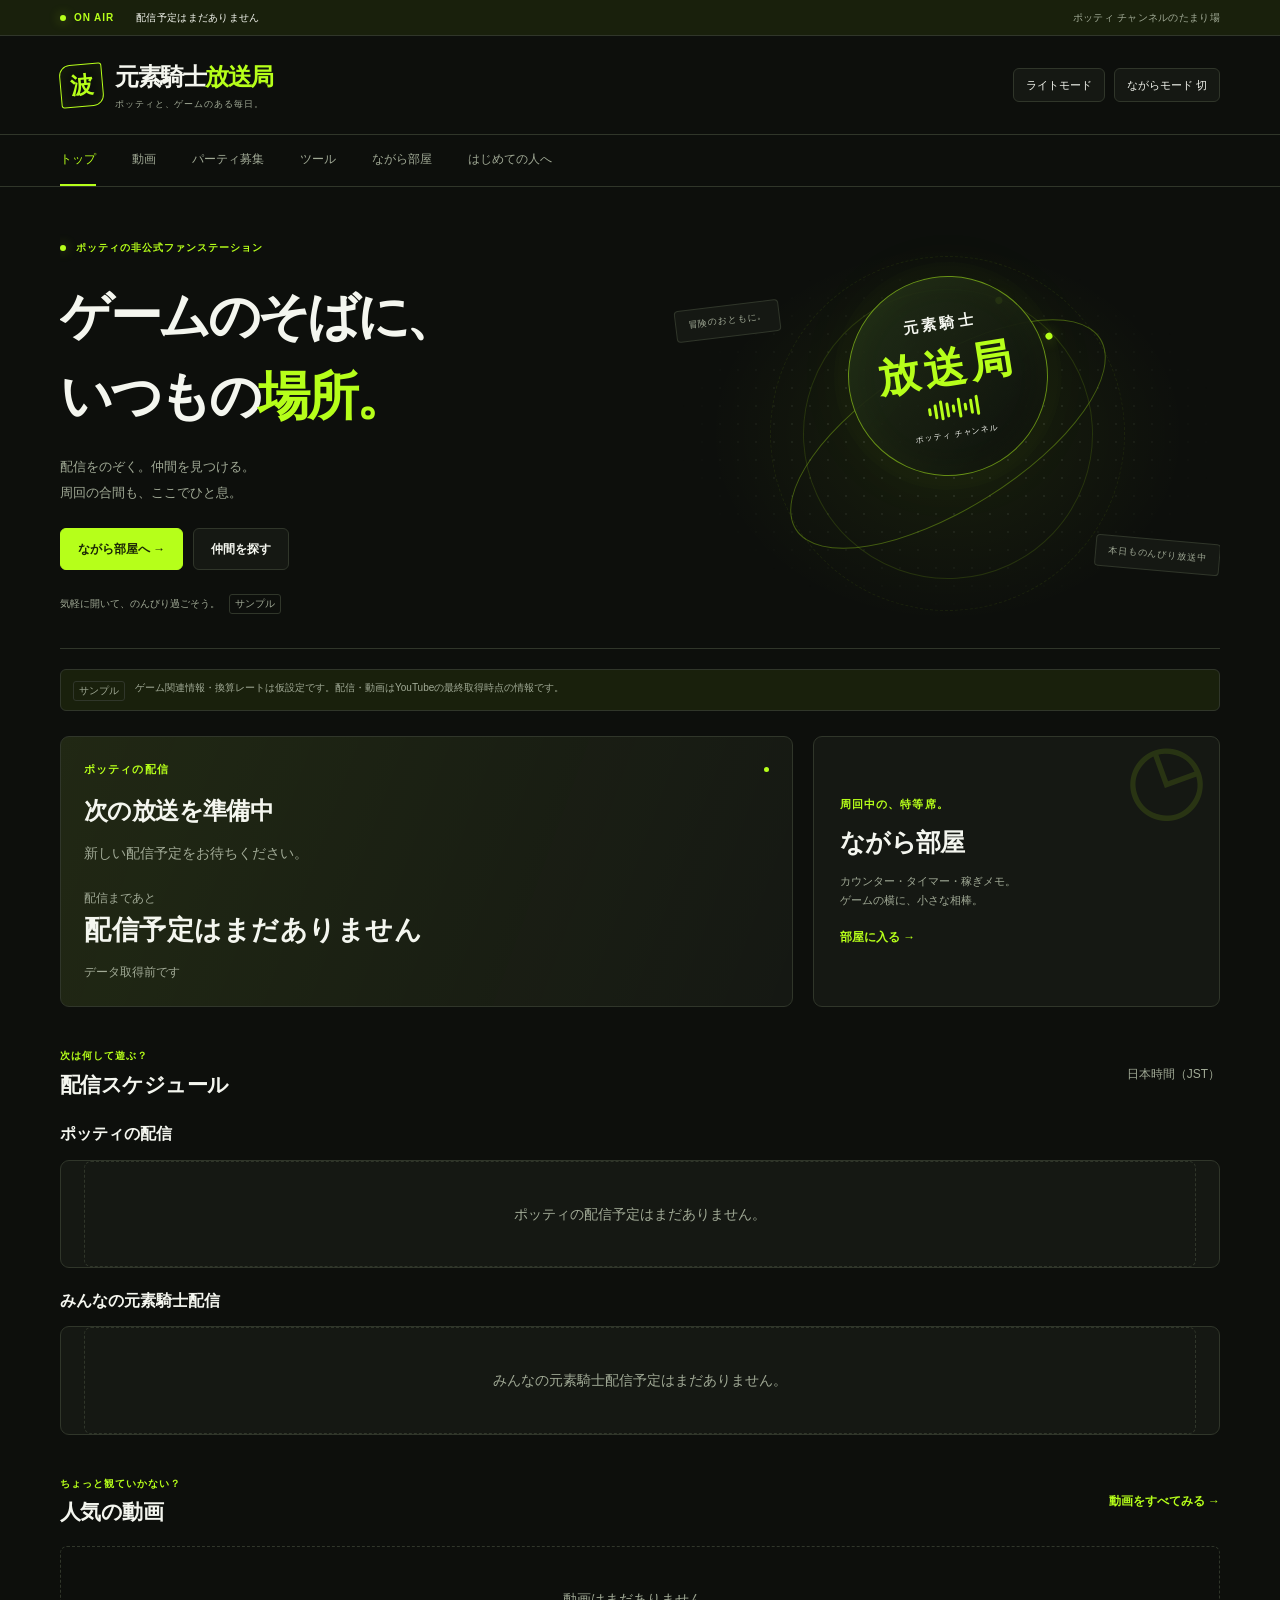
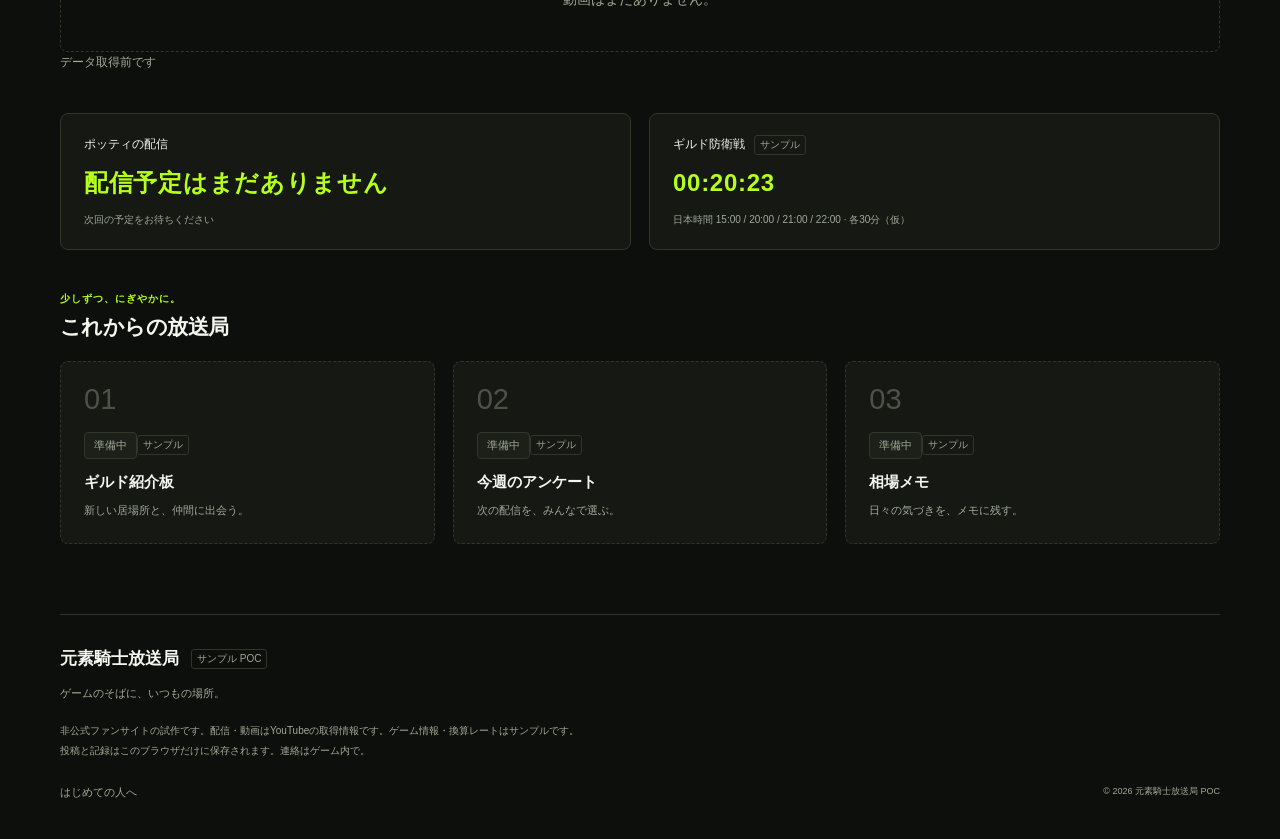
==== src/index.html @ 9ed3781d "元素騎士放送局 初回公開 Co-Authored-By: Claude Opus 5.5 <noreply@anthropic.com> Claude-Session: https://claude." ====
<!doctype html>
<html lang="ja" data-theme="dark">
<head>
  <meta charset="utf-8">
  <meta name="viewport" content="width=device-width, initial-scale=1">
  <meta name="color-scheme" content="dark light">
  <meta name="description" content="配信、仲間探し、ゲームのおともに。元素騎士放送局です。">
  <meta http-equiv="Content-Security-Policy" content="default-src 'self'; script-src 'self'; style-src 'self'; img-src 'self' https://i.ytimg.com; frame-src https://www.youtube-nocookie.com; connect-src 'self'; object-src 'none'; base-uri 'self'; form-action 'self'">
  <title>元素騎士放送局 | ゲームのそばに、いつもの場所。</title>
  <link rel="icon" href="favicon.svg" type="image/svg+xml">
  <link rel="stylesheet" href="css/style.css">
  <script type="module" src="js/app.js"></script>
</head>
<body>
  <a class="skip" href="#main">本文へ移動</a>
  <div class="air-strip"><div class="shell air-inner"><span class="air-label"><i class="status-dot"></i> ON AIR</span><span id="station-live" class="live-badge" hidden>LIVE</span><span id="station-status">放送予定を読み込み中…</span><span class="strip-note">ポッティ チャンネルのたまり場</span></div></div>
  <header class="site-header shell">
    <a class="brand" href="#/" aria-label="元素騎士放送局 トップ"><span class="brand-icon" aria-hidden="true">波</span><span>元素騎士<span class="brand-lime">放送局</span><small>ポッティと、ゲームのある毎日。</small></span></a>
    <div class="header-controls"><button id="theme-toggle" class="quiet" aria-pressed="false">ライトモード</button><button id="nagara-toggle" class="quiet" aria-pressed="false">ながらモード <span>切</span></button></div>
  </header>
  <div class="nav-wrap"><nav class="shell main-nav" aria-label="メインメニュー">
    <a href="#/">トップ</a><a href="#/videos">動画</a><a href="#/board">パーティ募集</a><a href="#/tools">ツール</a><a href="#/lounge">ながら部屋</a><a href="#/guide">はじめての人へ</a>
  </nav></div>
  <main id="main" class="shell" tabindex="-1"><p class="empty">放送局の準備中…</p></main>
  <footer class="site-footer shell"><a class="footer-brand" href="#/">元素騎士放送局<span class="badge">サンプル POC</span></a><p>ゲームのそばに、いつもの場所。</p><p>非公式ファンサイトの試作です。配信・動画はYouTubeの取得情報です。ゲーム情報・換算レートはサンプルです。<br>投稿と記録はこのブラウザだけに保存されます。連絡はゲーム内で。</p><a href="#/guide">はじめての人へ</a><span class="footer-copy">© 2026 元素騎士放送局 POC</span></footer>
  <dialog id="video-dialog" aria-labelledby="video-dialog-title"><div class="modal-head"><h2 id="video-dialog-title">動画</h2><button id="close-video" class="quiet" aria-label="動画を閉じる">閉じる ×</button></div><div id="video-frame"></div><p class="muted">YouTubeのプライバシー強化モードで再生します。配信状態・再生数は最終取得時点の情報です。</p></dialog>
  <div id="toast" class="toast" role="status" aria-live="polite" hidden></div>
  <noscript><p>このサイトを利用するには JavaScript を有効にしてください。</p></noscript>
</body>
</html>
---- src/css/style.css ----
@charset "UTF-8";
:root {
  color-scheme: dark;
  --bg: #0d0f0c;
  --panel: #151813;
  --panel-raised: #1c2019;
  --line: #30362a;
  --text: #f4f6ef;
  --muted: #a1aa96;
  --lime: #B6FF1A;
  --accent-text: #B6FF1A;
  --lime-soft: #b6ff1a12;
  --danger: #ffa89e;
  --shadow: 0 18px 60px #0005;
  font-family: -apple-system, BlinkMacSystemFont, "Hiragino Kaku Gothic ProN", "Hiragino Sans", "Noto Sans JP", "Yu Gothic", sans-serif;
  font-size: 14px;
  line-height: 1.75;
}
:root[data-theme="light"] { color-scheme: light; --bg:#f3f5ee; --panel:#ffffff; --panel-raised:#e9eee1; --line:#d0d7c6; --text:#1d2615; --muted:#59644f; --accent-text:#3b6100; --lime-soft:#7daa1812; --danger:#ad3028; --shadow:0 18px 60px #2a3a1510; }
* { box-sizing: border-box; }
html { scroll-behavior: smooth; scroll-padding-top:24px; }
body { margin:0; background:var(--bg); color:var(--text); overflow-wrap:anywhere; }
body.modal-open { overflow:hidden; }
[hidden] { display:none !important; }
a { color:inherit; text-decoration:none; }
button, input, select, textarea { font:inherit; }
button, a, input, select, textarea, summary { -webkit-tap-highlight-color:transparent; }
button { cursor:pointer; }
button:disabled { cursor:default; opacity:.48; }
button, input, select, textarea { max-width:100%; }
button, a { touch-action:manipulation; }
:focus-visible { outline:2px solid var(--accent-text); outline-offset:4px; }
h1, h2, h3, p { margin:0; }
h1 { font-size:clamp(27px,3vw,38px); font-weight:800; letter-spacing:-.04em; line-height:1.5; }
h2 { font-size:21px; font-weight:750; letter-spacing:-.025em; line-height:1.6; }
h3 { font-size:16px; line-height:1.65; }
p + p { margin-top:12px; }
img { display:block; width:100%; }
fieldset { min-width:0; margin:0; padding:0; border:0; }
legend { padding:0; margin-bottom:9px; }
label { display:flex; flex-direction:column; gap:7px; min-width:0; font-size:13px; }
input, select, textarea { width:100%; min-width:0; color:var(--text); border:1px solid var(--line); background:var(--bg); border-radius:7px; padding:11px 12px; line-height:1.5; }
input::placeholder, textarea::placeholder { color:var(--muted); opacity:.8; }
input[type="checkbox"] { width:17px; height:17px; margin:0; accent-color:var(--lime); flex-shrink:0; }
textarea { resize:vertical; }
input:focus, select:focus, textarea:focus { border-color:var(--accent-text); outline:1px solid var(--accent-text); }
select { min-height:44px; }
small, .small { font-size:12px; }
code { font-family:ui-monospace, monospace; }
button { color:inherit; border:0; background:none; }
.shell { width:calc(100% - 80px); max-width:1160px; margin-inline:auto; }
.muted { color:var(--muted); }
.eyebrow { font-size:11px; letter-spacing:.1em; font-weight:650; color:var(--accent-text); margin-bottom:8px; }
.badge { display:inline-flex; align-items:center; color:var(--muted); font-size:10px; line-height:1.4; font-weight:500; border:1px solid var(--line); border-radius:3px; padding:2px 5px; white-space:nowrap; vertical-align:middle; letter-spacing:0; }
.chip { display:inline-block; padding:3px 9px; background:var(--panel-raised); border:1px solid var(--line); border-radius:4px; font-size:11px; color:var(--muted); }
.primary, .quiet, .danger { display:inline-flex; align-items:center; justify-content:center; gap:6px; min-height:42px; padding:10px 17px; border-radius:6px; font-weight:650; font-size:12px; text-align:center; line-height:1.5; transition:background .15s, border-color .15s, transform .15s; }
.primary { background:var(--lime); color:#1a2606; border:1px solid var(--lime); }
.primary:hover:not(:disabled) { background:#c8ff57; transform:translateY(-1px); }
.quiet { border:1px solid var(--line); background:var(--panel); color:var(--text); }
.quiet:hover:not(:disabled) { border-color:var(--muted); background:var(--panel-raised); }
.danger { border:1px solid var(--danger); color:var(--danger); }
.text-button { padding:0; text-align:left; line-height:inherit; }
.text-button:hover:not(:disabled), .text-link:hover, .site-footer a:hover { color:var(--accent-text); }
.text-link { font-size:12px; color:var(--accent-text); font-weight:650; }
.button-row { display:flex; gap:10px; align-items:center; flex-wrap:wrap; }
.button-row .text-button { padding:8px 4px; }
.skip { position:absolute; top:-100px; left:12px; z-index:20; padding:10px; background:var(--lime); color:#142000; }
.skip:focus { top:8px; }
.air-strip { border-bottom:1px solid var(--line); background:var(--lime-soft); }
.air-inner { min-height:35px; display:flex; align-items:center; gap:22px; font-size:10px; letter-spacing:.03em; }
.air-label { display:flex; gap:8px; align-items:center; color:var(--accent-text); font-weight:800; letter-spacing:.09em; flex-shrink:0; }
.air-label .badge { font-weight:400; }
.live-badge { padding:1px 6px; border-radius:3px; background:var(--lime); color:#152000; font-size:9px; font-weight:800; letter-spacing:.05em; }
.status-dot { display:inline-block; width:6px; height:6px; background:var(--accent-text); border-radius:100%; box-shadow:0 0 12px #b6ff1a70; flex-shrink:0; }
.strip-note { margin-left:auto; color:var(--muted); }
.site-header { display:flex; align-items:center; justify-content:space-between; gap:20px; padding-block:24px; }
.brand { display:flex; align-items:center; gap:12px; font-size:24px; font-weight:850; line-height:1.4; letter-spacing:-.06em; flex-shrink:0; }
.brand-lime { color:var(--accent-text); }
.brand small { display:block; font-weight:400; letter-spacing:.1em; font-size:9px; margin-top:4px; color:var(--muted); }
.brand-icon { width:43px; height:43px; display:grid; place-items:center; border:1px solid var(--accent-text); border-radius:11px 3px 11px 3px; color:var(--accent-text); font-size:23px; position:relative; transform:rotate(-5deg); box-shadow:inset 0 0 15px var(--lime-soft); }
.header-controls { display:flex; gap:9px; }
.header-controls button { font-size:11px; min-height:34px; padding:7px 12px; font-weight:500; }
.header-controls [aria-pressed="true"] { border-color:var(--accent-text); color:var(--accent-text); background:var(--lime-soft); }
.nav-wrap { border-block:1px solid var(--line); }
.main-nav { display:flex; gap:36px; align-items:stretch; }
.main-nav a { min-height:51px; display:flex; align-items:center; font-size:12px; color:var(--muted); border-bottom:2px solid transparent; padding:8px 0; white-space:nowrap; }
.main-nav a:hover { color:var(--text); }
.main-nav a[aria-current="page"] { color:var(--accent-text); border-bottom-color:var(--accent-text); }
main { min-height:60vh; padding-block:32px 70px; outline:none; }
main:focus-visible { outline:none; }
.hero { display:grid; grid-template-columns:1.13fr 1fr; min-height:355px; overflow:hidden; border-bottom:1px solid var(--line); margin-bottom:20px; }
.hero-copy { padding:20px 0 34px; position:relative; z-index:1; }
.hero .eyebrow { display:flex; gap:10px; align-items:center; font-size:10px; margin-bottom:19px; }
.hero h1 { font-size:clamp(35px,4.2vw,52px); line-height:1.55; letter-spacing:-.065em; font-weight:850; }
.hero h1 span { color:var(--accent-text); }
.hero-copy > p:not(.eyebrow) { color:var(--muted); font-size:13px; line-height:2; margin-top:17px; }
.hero .button-row { margin-top:22px; }
.hero-foot { color:var(--muted); font-size:10px; display:flex; align-items:center; gap:9px; margin-top:24px; }
.station-art { min-width:0; position:relative; isolation:isolate; display:grid; place-items:center; background:radial-gradient(ellipse at 50% 50%,#b6ff1a12,transparent 62%); }
.station-art::before { content:""; position:absolute; inset:8% 0; background-image:radial-gradient(var(--line) 1px, transparent 1px); background-size:18px 18px; mask-image:radial-gradient(ellipse,black,transparent 70%); }
.station-core { width:200px; height:200px; border-radius:50%; border:1px solid #b6ff1a80; background:linear-gradient(140deg,#243218e0,#0d0f0c); box-shadow:0 0 80px #b6ff1a09,inset 0 0 40px #b6ff1a08,0 0 0 14px #b6ff1a03; display:flex; align-items:center; justify-content:center; flex-direction:column; transform:rotate(-9deg); color:#f4f6ef; position:relative; z-index:1; }
.station-core > span { font-size:15px; font-weight:700; letter-spacing:.22em; }
.station-core strong { color:var(--lime); font-size:42px; letter-spacing:.1em; line-height:1.5; }
.station-core small { font-size:8px; letter-spacing:.12em; margin-top:9px; }
.orbital { width:290px; height:290px; border:1px solid #b6ff1a22; border-radius:100%; position:absolute; transform:rotate(-25deg); }
.orbital::after { content:""; position:absolute; height:7px; width:7px; border-radius:100%; background:var(--lime); top:41px; right:38px; box-shadow:0 0 14px #b6ff1a66; }
.orbital-two { width:360px; height:150px; transform:rotate(-32deg); border-color:#b6ff1a50; }
.orbital-three { width:355px; height:355px; border-style:dashed; border-color:#b6ff1a12; }
.orbital-three::after { display:none; }
.art-tag { position:absolute; background:var(--panel); color:var(--muted); border:1px solid var(--line); padding:7px 12px; border-radius:4px; font-size:9px; letter-spacing:.1em; z-index:2; }
.tag-one { top:20%; left:0; transform:rotate(-7deg); }
.tag-two { bottom:18%; right:0; transform:rotate(5deg); }
.wave { display:flex; gap:3px; height:20px; align-items:center; }
.wave i { display:block; width:3px; height:8px; border-radius:2px; background:var(--lime); }
.wave i:nth-child(2n) { height:15px; }.wave i:nth-child(3n) { height:20px; }
.notice { padding:13px 16px; display:flex; align-items:flex-start; gap:10px; background:var(--lime-soft); border:1px solid var(--line); border-radius:6px; font-size:11px; color:var(--muted); margin:0 0 25px; }
.notice .badge { margin-top:2px; }
.compact { font-size:10px; padding:9px 12px; margin-bottom:25px; }
.panel { min-width:0; background:var(--panel); border:1px solid var(--line); border-radius:9px; padding:23px; }
.panel > h2 + p, .panel > h3 + p { margin-top:10px; }
.panel > label { margin-top:14px; }
.section { margin-top:40px; }
.section-heading { display:flex; align-items:center; justify-content:space-between; gap:16px; margin-bottom:17px; }
.section-heading h2 { font-size:21px; }
.section-heading .eyebrow { margin-bottom:3px; font-size:10px; }
.section-heading > a { flex-shrink:0; }
.home-program { display:grid; grid-template-columns:1.8fr 1fr; gap:20px; }
.card-top { display:flex; gap:8px; align-items:center; flex-wrap:wrap; margin-bottom:13px; }
.card-top .eyebrow { margin:0; }
.tiny-dot { width:5px; height:5px; margin-left:auto; background:var(--accent-text); border-radius:50%; }
.next-program { background:linear-gradient(110deg,var(--lime-soft),transparent),var(--panel); }
.next-program h2 { font-size:24px; }
.next-program > p { margin-top:8px; }
.next-bottom { display:flex; justify-content:space-between; align-items:center; gap:16px; margin-block:20px 12px; }
.next-bottom > div { min-width:0; }
.hero-count { font-size:27px; font-weight:600; font-variant-numeric:tabular-nums; letter-spacing:.02em; display:block; line-height:1.5; }
.next-bottom .primary { font-size:11px; padding-inline:14px; }
.room-promo { position:relative; overflow:hidden; display:flex; flex-direction:column; justify-content:center; padding-left:26px; }
.room-promo h2 { font-size:25px; }
.room-promo p:not(.eyebrow) { color:var(--muted); font-size:11px; margin-block:10px 17px; }
.room-icon { position:absolute; right:14px; top:-7px; font-size:95px; color:var(--accent-text); opacity:.12; line-height:1; transform:rotate(-20deg); }
.room-promo:hover { border-color:var(--accent-text); }
.schedule-list { padding:0 23px; }
.schedule-item { display:flex; gap:23px; align-items:center; padding:21px 0; border-bottom:1px solid var(--line); }
.schedule-item:last-child { border-bottom:0; }
.schedule-date { min-width:58px; display:flex; flex-direction:column; align-items:center; line-height:1.6; font-variant-numeric:tabular-nums; }
.schedule-date strong { font-size:22px; font-weight:650; }
.schedule-date small { color:var(--accent-text); font-size:11px; }
.schedule-info { flex:1; min-width:0; }
.schedule-info h3 { font-size:14px; margin-block:3px; }
.meta { display:flex; gap:9px; flex-wrap:wrap; align-items:center; font-size:10px; color:var(--muted); }
.schedule-item .quiet { font-size:10px; padding:8px 12px; min-height:35px; flex-shrink:0; }
.grid { display:grid; gap:18px; }
.two { grid-template-columns:repeat(2,minmax(0,1fr)); }
.three { grid-template-columns:repeat(3,minmax(0,1fr)); }
.four { grid-template-columns:repeat(4,minmax(0,1fr)); }
.span-all { grid-column:1 / -1; }
.party-card { min-width:0; border:1px solid var(--line); border-radius:8px; background:var(--panel); padding:19px; }
.purpose { color:var(--accent-text); font-size:12px; font-weight:700; }
.state { margin-left:auto; font-size:10px; color:var(--muted); display:flex; align-items:center; gap:5px; }
.state.open { color:var(--accent-text); }
.state.open::before { content:""; width:4px; height:4px; border-radius:100%; background:currentColor; }
.party-card h3 { font-size:15px; }
.party-card h3 .muted { font-size:10px; font-weight:400; }
.party-facts { color:var(--muted); font-size:11px; margin:8px 0 12px; }
.party-facts > span { padding-inline:4px; }
.party-facts strong { color:var(--text); }
.chips { display:flex; flex-wrap:wrap; gap:5px; }
.party-card .chip { font-size:10px; padding:2px 6px; }
.party-comment { font-size:12px; line-height:1.85; margin-block:15px 12px; white-space:pre-wrap; }
.party-card .text-link { display:inline-block; margin-top:17px; }
.ended { opacity:.7; }
.card-actions { display:flex; justify-content:space-between; gap:10px; align-items:center; border-top:1px solid var(--line); padding-top:13px; margin-top:16px; }
.card-actions .quiet { min-height:35px; font-size:11px; padding:8px 12px; }
.card-actions .text-button { font-size:11px; }
.host-actions { border-top:1px solid var(--line); padding-top:12px; margin-top:12px; font-size:12px; }
summary { cursor:pointer; color:var(--muted); }
.host-actions label, .host-actions p, .host-actions .button-row, .host-actions details { margin-top:10px; }
.host-actions input { max-width:100px; }
.key { display:block; font-size:10px; overflow-wrap:anywhere; color:var(--muted); padding-top:8px; }
.video-card { min-width:0; border:1px solid var(--line); border-radius:8px; background:var(--panel); overflow:hidden; }
.thumb { display:block; width:100%; position:relative; padding:0; aspect-ratio:16/9; background:var(--panel-raised); overflow:hidden; }
.thumb img { height:100%; object-fit:cover; transition:transform .25s; }
.thumb:hover img { transform:scale(1.04); }
.thumb::after { content:""; position:absolute; inset:0; background:linear-gradient(transparent 65%,#0006); }
.play { width:36px; height:36px; display:grid; place-items:center; position:absolute; left:50%; top:50%; transform:translate(-50%,-50%); background:#0d0f0cd9; border:1px solid #fff5; border-radius:100%; color:var(--lime); font-size:12px; padding-left:2px; z-index:1; }
.video-type { position:absolute; bottom:8px; left:9px; background:#0d0f0ce6; color:#fff; font-size:10px; border-radius:3px; padding:2px 8px; z-index:1; }
.video-body { padding:14px; }
.video-title { display:block; font-weight:650; font-size:13px; margin:9px 0 12px; line-height:1.8; }
.video-body > p { font-size:10px; }
.video-body .date { display:block; margin-top:4px; font-variant-numeric:tabular-nums; }
.countdown-grid { display:grid; grid-template-columns:1fr 1fr; gap:18px; }
.mini-count { padding:20px 23px; border:1px solid var(--line); border-radius:8px; background:var(--panel); min-width:0; }
.mini-count > span { display:flex; align-items:center; gap:9px; font-size:12px; }
.mini-count strong { display:block; font-size:24px; font-weight:600; letter-spacing:.03em; color:var(--accent-text); margin:7px 0; font-variant-numeric:tabular-nums; }
.mini-count small { display:block; font-size:10px; color:var(--muted); }
.news-list { padding:0 23px; }
.news-list article { padding:22px 0; border-bottom:1px solid var(--line); }
.news-list article:last-child { border:0; }
.news-list h3 { margin-top:10px; font-size:14px; }
.news-list p { margin-top:7px; font-size:12px; }
.placeholder-card { border:1px dashed var(--line); background:var(--panel); padding:23px; border-radius:8px; }
.placeholder-number { display:block; font-size:29px; font-weight:300; color:var(--muted); opacity:.4; line-height:1; margin-bottom:18px; }
.placeholder-card h3 { font-size:15px; margin-top:11px; }
.placeholder-card p { font-size:11px; margin-top:6px; }
.page-heading { display:flex; align-items:center; justify-content:space-between; gap:20px; margin-block:10px 28px; }
.page-heading .eyebrow { font-size:11px; }
.page-heading h1 { margin-bottom:10px; }
.page-heading .muted { font-size:13px; }
.page-heading > .primary { flex-shrink:0; }
.filters { display:flex; flex-wrap:wrap; align-items:flex-end; gap:17px; margin-bottom:22px; padding:18px 20px; }
.filters > label:not(.check) { flex:1; min-width:125px; }
.filters input, .filters select { padding:9px 10px; }
.filters .check { padding-bottom:11px; font-size:12px; }
.filters > span { align-self:center; padding-top:20px; font-size:12px; }
.check { display:flex; flex-direction:row; align-items:center; gap:7px; }
.post-panel { margin-top:40px; padding:28px; scroll-margin-top:25px; }
.post-panel > .muted { font-size:12px; margin-bottom:22px; }
.form-grid { display:grid; grid-template-columns:1fr 1fr; gap:22px; }
.form-pair { display:grid; grid-template-columns:1fr 1fr; gap:12px; }
.form-pair > label { margin:0; }
.job-options { display:flex; gap:9px 13px; flex-wrap:wrap; }
.job-options label { font-size:12px; }
.jobs { font-size:13px; }
.post-panel form > p { margin-block:20px; }
.form-error { font-size:12px; color:var(--danger); padding:12px; border:1px solid var(--danger); border-radius:6px; margin-block:14px; }
.empty { padding:40px 20px; color:var(--muted); text-align:center; border:1px dashed var(--line); border-radius:7px; }
.app-card { display:flex; flex-direction:column; align-items:flex-start; }
.app-card .card-top { width:100%; }
.app-card .eyebrow { margin-top:10px; font-size:10px; }
.app-card h2 { font-size:18px; }
.app-card p.muted { font-size:12px; margin-block:10px 20px; }
.app-card > .small { margin-top:auto; padding-top:12px; border-top:1px solid var(--line); width:100%; }
.app-symbol { display:grid; place-items:center; width:40px; height:40px; background:var(--lime-soft); color:var(--accent-text); border:1px solid var(--line); border-radius:9px; font-size:22px; margin-right:auto; }
.calculator h2 { margin-block:8px; font-size:19px; }
.tool-number { color:var(--accent-text); font-size:11px; letter-spacing:.1em; }
.calculator .form-pair { margin-top:15px; }
.calculator .result { margin-top:20px; }
.result { display:block; background:var(--lime-soft); color:var(--accent-text); border:1px solid var(--line); border-radius:6px; font-size:15px; font-weight:650; padding:15px; margin-top:16px; }
.three-fields { grid-template-columns:repeat(3,minmax(0,1fr)); margin-top:20px; }
.coin-symbol { font-size:45px; color:var(--accent-text); }
.stack { display:flex; flex-direction:column; gap:18px; min-width:0; }
.lounge-grid { align-items:start; }
.counter { margin-top:20px; padding-top:20px; border-top:1px solid var(--line); }
.counter > label:first-child input { max-width:100%; font-size:13px; padding:8px 10px; }
.counter-controls { display:flex; align-items:center; justify-content:space-between; gap:15px; margin-block:20px 5px; }
.counter-controls output { font-size:56px; line-height:1.2; font-weight:600; letter-spacing:-.05em; font-variant-numeric:tabular-nums; }
.counter-controls .primary, .counter-controls .quiet { width:63px; min-height:49px; font-size:17px; }
.counter > .text-button { display:block; margin:10px 0 15px; font-size:11px; }
.timer-presets { gap:7px; margin-top:17px; }
.timer-presets .quiet { font-size:11px; padding:8px 11px; min-height:35px; }
.timer-panel > label { margin-top:15px; }
.timer-panel label input { width:120px; }
.timer-display { display:block; font-size:clamp(33px,4.5vw,54px); color:var(--accent-text); font-variant-numeric:tabular-nums; line-height:1.7; letter-spacing:.03em; text-align:center; margin-top:12px; }
#timer-status { text-align:center; margin-bottom:16px; min-height:21px; }
.timer-panel > .button-row { justify-content:center; }
.timer-panel > .button-row button { font-size:11px; }
.earnings-panel > .form-pair { margin-top:15px; }
.earnings-panel .result { font-size:13px; line-height:2; }
.earnings-panel > p:last-child { margin-top:12px; }
.earnings-panel a { color:var(--accent-text); }
#shout-form { padding-bottom:10px; }
#shout-form .section-heading { margin-block:14px; align-items:center; }
.shout-card { background:var(--bg); border:1px solid var(--line); border-radius:7px; padding:18px; }
.shout-card p { white-space:pre-wrap; }
.danger-text { color:var(--danger); }
.guide-step > span { font-size:30px; color:var(--accent-text); line-height:1; }
.guide-step h2 { font-size:19px; margin-top:19px; }
.guide-step p { font-size:12px; margin:10px 0 18px; }
.glossary { display:grid; grid-template-columns:repeat(2,minmax(0,1fr)); gap:18px; }
.glossary p { font-size:13px; }
.glossary button { margin-top:15px; font-size:11px; }
.glossary .card-top { justify-content:space-between; }
.site-footer { border-top:1px solid var(--line); padding-block:29px 35px; position:relative; }
.footer-brand { display:flex; gap:12px; align-items:center; font-size:17px; font-weight:750; }
.site-footer > p:first-of-type { color:var(--muted); font-size:11px; margin-top:10px; }
.site-footer > p:nth-of-type(2) { color:var(--muted); font-size:10px; line-height:2; margin-block:18px; }
.site-footer > a:last-of-type { font-size:11px; color:var(--muted); }
.footer-copy { float:right; font-size:9px; color:var(--muted); margin-top:5px; }
dialog { width:min(900px,calc(100% - 28px)); padding:22px; color:var(--text); background:var(--panel); border:1px solid var(--line); border-radius:10px; box-shadow:var(--shadow); max-height:90dvh; overflow:auto; }
dialog::backdrop { background:#000c; backdrop-filter:blur(5px); }
.modal-head { display:flex; align-items:center; gap:16px; justify-content:space-between; margin-bottom:15px; }
.modal-head h2 { font-size:16px; }
.modal-head button { flex-shrink:0; }
#video-frame { aspect-ratio:16/9; background:#000; }
#video-frame iframe { width:100%; height:100%; border:0; display:block; }
dialog > p { font-size:10px; margin-top:14px; }
.toast { position:fixed; bottom:22px; left:50%; transform:translateX(-50%); width:max-content; max-width:calc(100% - 32px); z-index:100; padding:14px 20px; border:1px solid var(--accent-text); background:var(--panel-raised); color:var(--text); box-shadow:var(--shadow); border-radius:8px; font-size:12px; }
.timer-finished::after { content:""; position:fixed; inset:0; pointer-events:none; border:5px solid var(--lime); box-shadow:inset 0 0 60px #b6ff1a40; z-index:99; animation:timer-flash 1s ease-in-out 3; }
@keyframes timer-flash { 0%,100% { opacity:.25; } 50% { opacity:1; background:#b6ff1a0b; } }

@media (max-width:1000px) {
  .shell { width:calc(100% - 48px); }
  .four { grid-template-columns:repeat(2,minmax(0,1fr)); }
  .three { grid-template-columns:repeat(2,minmax(0,1fr)); }
  .home-program { grid-template-columns:1.5fr 1fr; }
  .hero-count { font-size:24px; }
  .next-bottom { align-items:flex-start; flex-direction:column; }
  .hero .eyebrow { font-size:9px; }
  .main-nav { gap:28px; }
  .tag-one { left:-10px; }
  .orbital-three { width:300px; height:300px; }
  .orbital-two { width:310px; }
}
@media (max-width:700px) {
  .shell { width:calc(100% - 32px); }
  .strip-note { display:none; }
  .air-inner { gap:12px; font-size:9px; }
  .air-label { font-size:9px; gap:5px; }
  .air-label .badge { font-size:8px; }
  .site-header { align-items:flex-start; flex-direction:column; gap:16px; padding-block:20px; }
  .brand { font-size:25px; }
  .header-controls { align-self:stretch; }
  .header-controls button { flex:1; }
  .main-nav { display:grid; grid-template-columns:repeat(3,minmax(0,1fr)); gap:0; }
  .main-nav a { justify-content:center; min-height:42px; font-size:11px; padding:7px 0; }
  main { padding-block:24px 45px; }
  .hero { grid-template-columns:1fr; }
  .hero-copy { padding-top:4px; padding-bottom:15px; }
  .hero h1 { font-size:39px; }
  .hero .eyebrow { font-size:9px; }
  .hero-copy > p:not(.eyebrow) { font-size:12px; }
  .station-art { height:250px; margin-bottom:15px; overflow:hidden; }
  .station-core { width:170px; height:170px; }
  .station-core strong { font-size:35px; }
  .orbital-one { width:225px; height:225px; }
  .orbital-two { width:310px; height:110px; }
  .orbital-three { width:280px; height:280px; }
  .tag-one { left:3%; top:16%; }
  .tag-two { right:0; bottom:9%; }
  .home-program, .two, .three, .four, .countdown-grid, .glossary { grid-template-columns:1fr; }
  .panel { padding:20px; }
  .section { margin-top:31px; }
  .section-heading { gap:12px; flex-wrap:wrap; }
  .section-heading h2 { font-size:19px; }
  .section-heading > a { font-size:10px; }
  .schedule-list, .news-list { padding:0 17px; }
  .schedule-item { gap:14px; flex-wrap:wrap; }
  .schedule-date { min-width:47px; }
  .schedule-date strong { font-size:19px; }
  .schedule-info { flex-basis:calc(100% - 65px); }
  .schedule-item .ics-button { margin-left:61px; }
  .schedule-info h3 { font-size:13px; }
  .next-program h2 { font-size:21px; }
  .next-bottom { flex-direction:row; align-items:center; flex-wrap:wrap; }
  .room-promo { padding-block:23px; }
  .mini-count { padding:19px 20px; }
  .mini-count strong { font-size:25px; }
  .party-card { padding:19px; }
  .video-title { font-size:14px; }
  .page-heading { margin-top:0; align-items:flex-start; flex-direction:column; gap:15px; }
  .page-heading h1 { font-size:29px; }
  .page-heading .muted { font-size:12px; }
  .filters { padding:16px; gap:14px; }
  .filters > label:not(.check) { min-width:calc(50% - 10px); }
  .filters .check { flex-basis:100%; padding-bottom:0; }
  .filters > span { padding-top:0; }
  .form-grid { grid-template-columns:1fr; gap:18px; }
  .post-panel { padding:20px; }
  .post-panel .primary { width:100%; }
  .form-pair { gap:10px; }
  .three-fields { grid-template-columns:1fr; }
  .timer-display { font-size:44px; }
  #shout-form .section-heading { flex-direction:column; align-items:stretch; }
  .footer-copy { float:none; display:block; margin-top:17px; }
  .modal-head { align-items:flex-start; gap:10px; }
  .modal-head h2 { font-size:12px; }
  dialog { padding:14px; }
  .modal-head .quiet { font-size:10px; min-height:35px; padding:8px; }
}

/* 画面幅によらず、ながらモードは最大420pxの1列に固定。 */
body.nagara { max-width:420px; margin-inline:auto; border-inline:1px solid var(--line); }
.nagara .shell { width:calc(100% - 32px); }
.nagara .strip-note { display:none; }
.nagara .air-inner { gap:9px; font-size:8px; flex-wrap:wrap; padding-block:7px; }
.nagara .air-label { font-size:9px; gap:5px; }
.nagara .air-label .badge { font-size:8px; }
.nagara .site-header { flex-direction:column; align-items:stretch; gap:16px; padding-block:20px; }
.nagara .brand { font-size:25px; }
.nagara .header-controls button { flex:1; font-size:10px; padding-inline:7px; }
.nagara .main-nav { display:grid; grid-template-columns:repeat(3,minmax(0,1fr)); gap:0; }
.nagara .main-nav a { justify-content:center; min-height:42px; font-size:11px; padding:7px 0; }
.nagara main { padding-block:24px 45px; }
.nagara .hero { grid-template-columns:1fr; }
.nagara .hero-copy { padding-top:4px; padding-bottom:15px; }
.nagara .hero h1 { font-size:39px; }
.nagara .hero .eyebrow { font-size:9px; }
.nagara .station-art { height:250px; margin-bottom:15px; overflow:hidden; }
.nagara .station-core { width:170px; height:170px; }
.nagara .station-core strong { font-size:35px; }
.nagara .orbital-one { width:225px; height:225px; }
.nagara .orbital-two { width:310px; height:110px; }
.nagara .orbital-three { width:280px; height:280px; }
.nagara .tag-one { left:3%; top:16%; }
.nagara .tag-two { right:0; bottom:9%; }
.nagara .home-program, .nagara .grid, .nagara .countdown-grid, .nagara .glossary, .nagara .form-grid { grid-template-columns:1fr; }
.nagara .form-pair { grid-template-columns:1fr; }
.nagara .panel { padding:20px; }
.nagara .section { margin-top:31px; }
.nagara .section-heading { flex-wrap:wrap; gap:12px; }
.nagara .section-heading h2 { font-size:19px; }
.nagara .section-heading > a { font-size:10px; }
.nagara .schedule-list, .nagara .news-list { padding:0 17px; }
.nagara .schedule-item { flex-wrap:wrap; gap:14px; }
.nagara .schedule-date { min-width:47px; }
.nagara .schedule-date strong { font-size:19px; }
.nagara .schedule-info { flex-basis:calc(100% - 65px); }
.nagara .schedule-item .ics-button { margin-left:61px; }
.nagara .schedule-info h3 { font-size:13px; }
.nagara .next-program h2 { font-size:21px; }
.nagara .next-bottom { flex-direction:row; align-items:center; flex-wrap:wrap; }
.nagara .page-heading { flex-direction:column; align-items:flex-start; margin-top:0; gap:15px; }
.nagara .page-heading h1 { font-size:29px; }
.nagara .page-heading .muted { font-size:12px; }
.nagara .filters { padding:16px; gap:14px; }
.nagara .filters > label:not(.check) { flex-basis:100%; }
.nagara .filters .check { flex-basis:100%; padding-bottom:0; }
.nagara .filters > span { padding-top:0; }
.nagara .post-panel .primary { width:100%; }
.nagara .timer-display { font-size:44px; }
.nagara #shout-form .section-heading { flex-direction:column; align-items:stretch; }
.nagara .footer-copy { float:none; display:block; margin-top:17px; }
.schedule-subheading { margin:20px 0 12px; }
.schedule-thumb { flex:0 0 110px; }
.schedule-thumb img { width:100%; aspect-ratio:16/9; object-fit:cover; border-radius:5px; }
.potty-badge { background:var(--lime); color:#0d0f0c; font-size:10px; font-weight:700; padding:2px 7px; border-radius:3px; }
.video-tabs { margin:18px 0; flex-wrap:wrap; }
.schedule-info h3, .video-title, #station-status { overflow-wrap:anywhere; }
@media (max-width:700px) { .schedule-thumb { flex-basis:100%; max-width:180px; } }
.nagara .schedule-thumb { flex-basis:100%; max-width:180px; }
@media (prefers-reduced-motion: reduce) { *, *::before, *::after { scroll-behavior:auto !important; animation:none !important; transition:none !important; } }
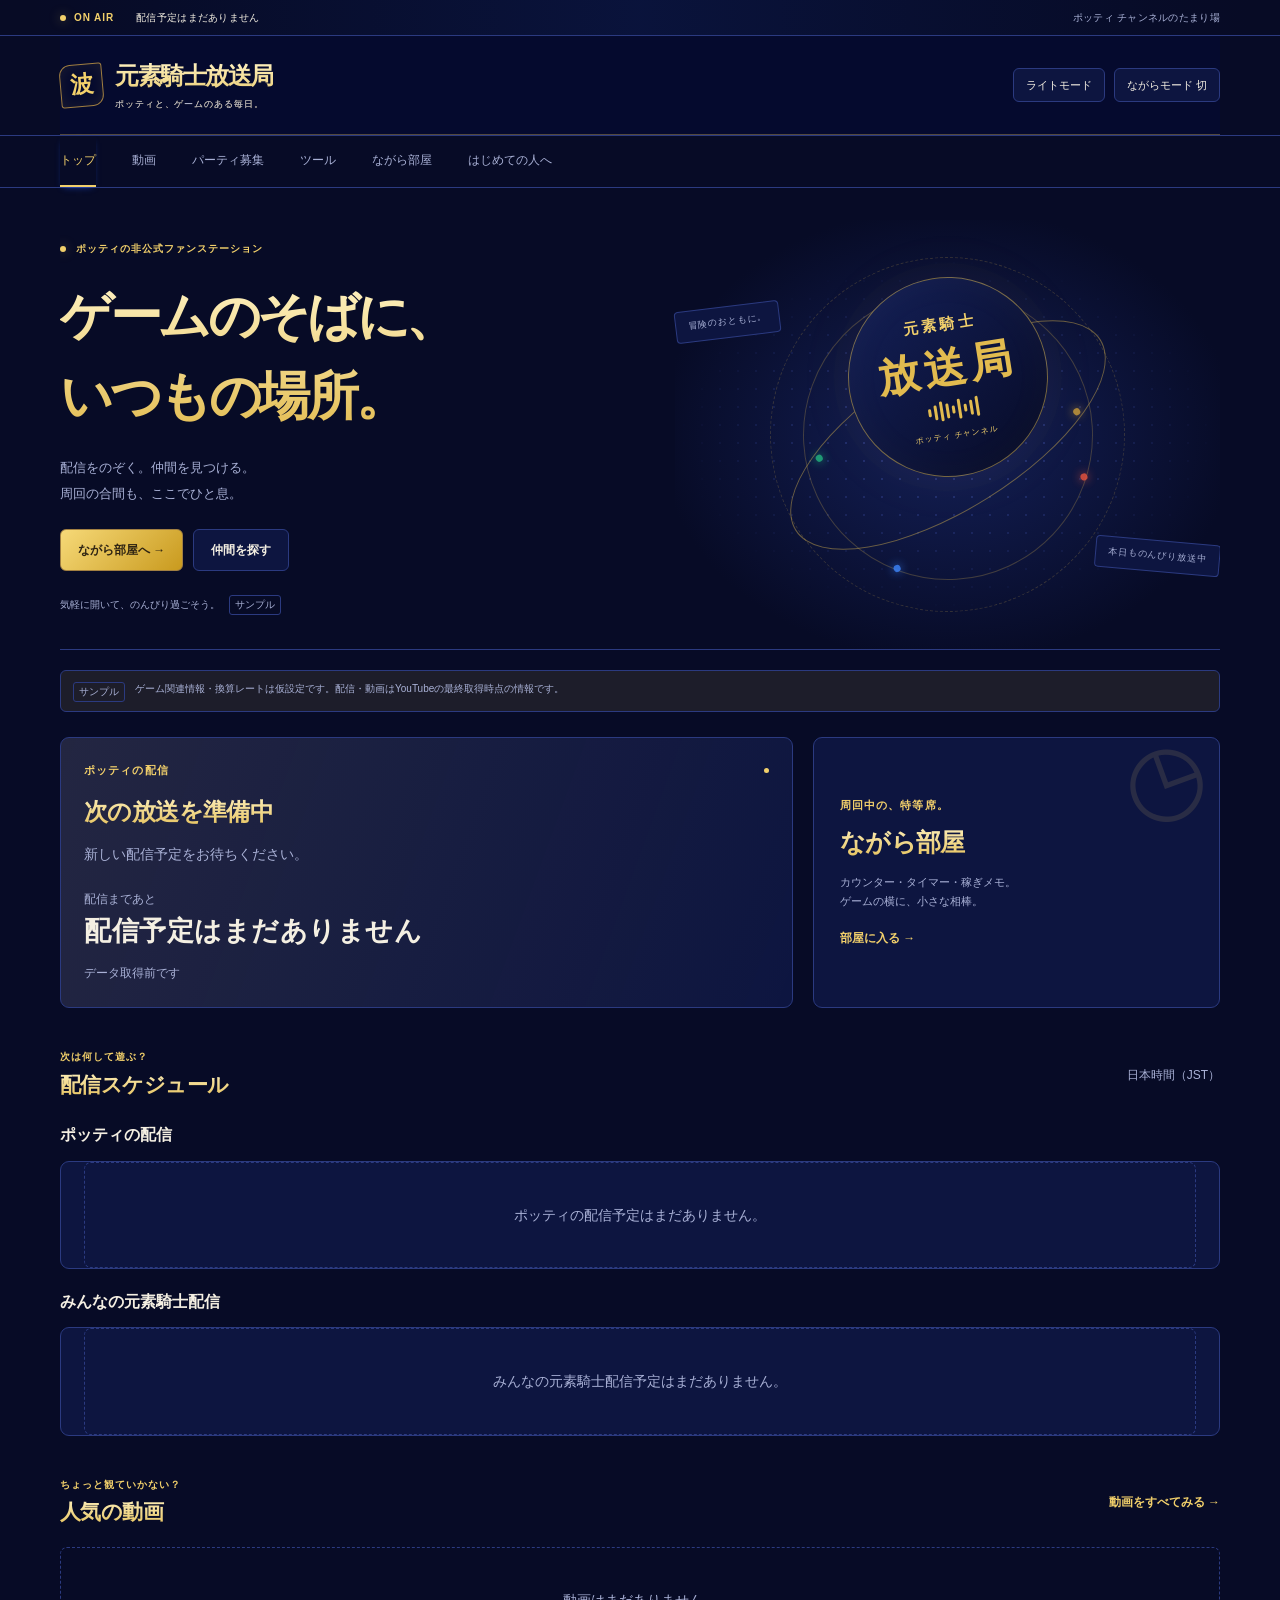
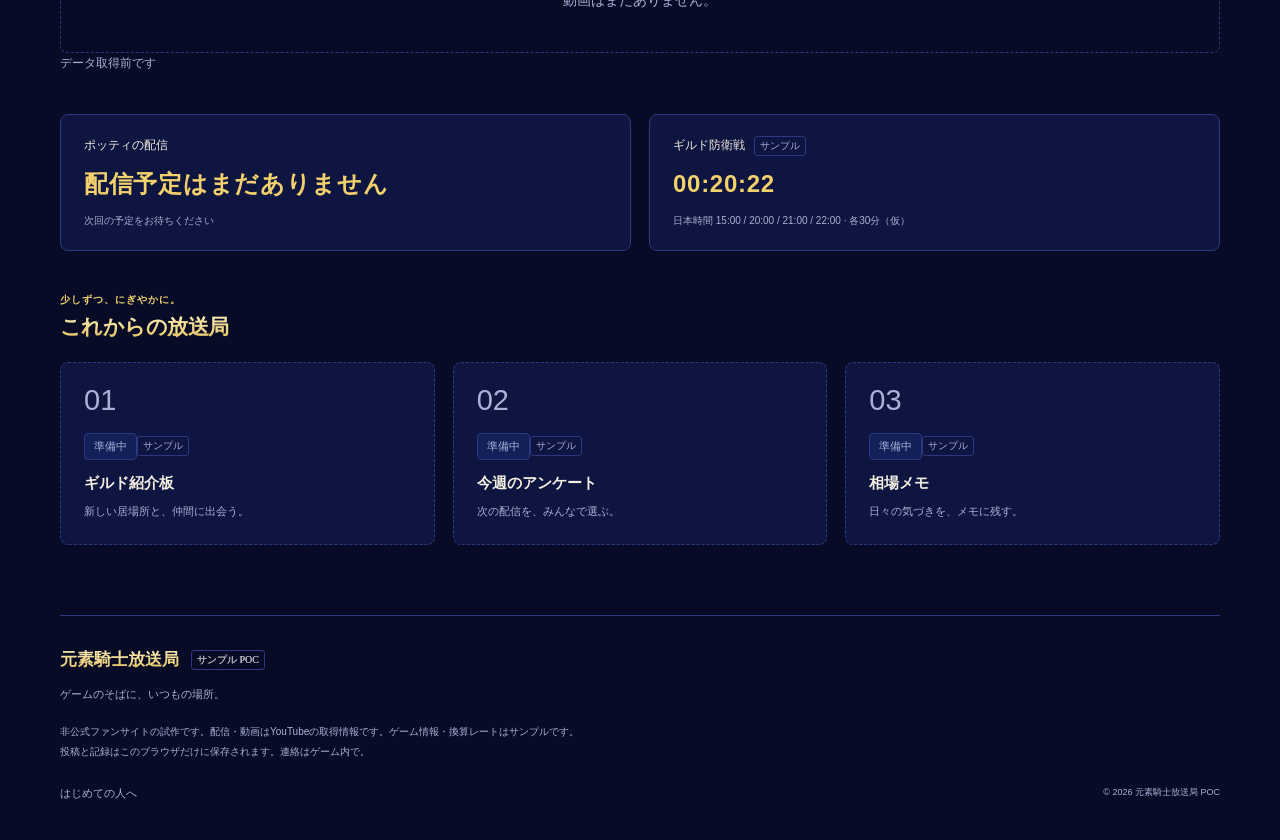
==== commit aca144ba: "配色を元素騎士風（紺・ロイヤルブルー・金）に変更" ====
--- a/src/index.html
+++ b/src/index.html
@@ -15,7 +15,7 @@
   <a class="skip" href="#main">本文へ移動</a>
   <div class="air-strip"><div class="shell air-inner"><span class="air-label"><i class="status-dot"></i> ON AIR</span><span id="station-live" class="live-badge" hidden>LIVE</span><span id="station-status">放送予定を読み込み中…</span><span class="strip-note">ポッティ チャンネルのたまり場</span></div></div>
   <header class="site-header shell">
-    <a class="brand" href="#/" aria-label="元素騎士放送局 トップ"><span class="brand-icon" aria-hidden="true">波</span><span>元素騎士<span class="brand-lime">放送局</span><small>ポッティと、ゲームのある毎日。</small></span></a>
+    <a class="brand" href="#/" aria-label="元素騎士放送局 トップ"><span class="brand-icon" aria-hidden="true">波</span><span>元素騎士<span class="brand-accent">放送局</span><small>ポッティと、ゲームのある毎日。</small></span></a>
     <div class="header-controls"><button id="theme-toggle" class="quiet" aria-pressed="false">ライトモード</button><button id="nagara-toggle" class="quiet" aria-pressed="false">ながらモード <span>切</span></button></div>
   </header>
   <div class="nav-wrap"><nav class="shell main-nav" aria-label="メインメニュー">
--- a/src/css/style.css
+++ b/src/css/style.css
@@ -1,22 +1,26 @@
 @charset "UTF-8";
 :root {
   color-scheme: dark;
-  --bg: #0d0f0c;
-  --panel: #151813;
-  --panel-raised: #1c2019;
-  --line: #30362a;
-  --text: #f4f6ef;
-  --muted: #a1aa96;
-  --lime: #B6FF1A;
-  --accent-text: #B6FF1A;
-  --lime-soft: #b6ff1a12;
+  --bg: #070b26;
+  --panel: #0d1540;
+  --panel-raised: #142058;
+  --line: #2b3a80;
+  --text: #f4efe2;
+  --muted: #a9b1d6;
+  --accent: #E2BB4F;
+  --accent-text: #F2D06B;
+  --accent-soft: rgba(226,187,79,.10);
+  --blue: #1D4ED8;
+  --air-tint: 12%;
+  --header: #050a2e;
+  --font-serif: "Hiragino Mincho ProN", "Yu Mincho", "YuMincho", "Noto Serif JP", serif;
   --danger: #ffa89e;
   --shadow: 0 18px 60px #0005;
   font-family: -apple-system, BlinkMacSystemFont, "Hiragino Kaku Gothic ProN", "Hiragino Sans", "Noto Sans JP", "Yu Gothic", sans-serif;
   font-size: 14px;
   line-height: 1.75;
 }
-:root[data-theme="light"] { color-scheme: light; --bg:#f3f5ee; --panel:#ffffff; --panel-raised:#e9eee1; --line:#d0d7c6; --text:#1d2615; --muted:#59644f; --accent-text:#3b6100; --lime-soft:#7daa1812; --danger:#ad3028; --shadow:0 18px 60px #2a3a1510; }
+:root[data-theme="light"] { color-scheme: light; --bg:#F3F5FA; --panel:#ffffff; --panel-raised:#E8ECF7; --line:rgba(22,37,111,.16); --text:#16256F; --muted:#4A5584; --accent:#C99A1E; --accent-text:#8A6510; --accent-soft:rgba(201,154,30,.10); --header:#ffffff; --air-tint:3%; --danger:#ad3028; --shadow:0 18px 60px #16256f10; }
 * { box-sizing: border-box; }
 html { scroll-behavior: smooth; scroll-padding-top:24px; }
 body { margin:0; background:var(--bg); color:var(--text); overflow-wrap:anywhere; }
@@ -31,17 +35,22 @@
 button, a { touch-action:manipulation; }
 :focus-visible { outline:2px solid var(--accent-text); outline-offset:4px; }
 h1, h2, h3, p { margin:0; }
-h1 { font-size:clamp(27px,3vw,38px); font-weight:800; letter-spacing:-.04em; line-height:1.5; }
-h2 { font-size:21px; font-weight:750; letter-spacing:-.025em; line-height:1.6; }
+h1 { font-size:clamp(27px,3vw,38px); font-weight:700; letter-spacing:-.04em; line-height:1.5; }
+h2 { font-size:21px; font-weight:650; letter-spacing:-.025em; line-height:1.6; }
 h3 { font-size:16px; line-height:1.65; }
+h1, h2, .brand > span:last-child, .footer-brand { font-family:var(--font-serif); color:var(--accent-text); }
+@supports (background-clip:text) or (-webkit-background-clip:text) {
+  h1, h2, .brand > span:last-child, .footer-brand { background:linear-gradient(#FFF3C4,#E2BB4F); background-clip:text; -webkit-background-clip:text; color:transparent; }
+}
+:root[data-theme="light"] h1, :root[data-theme="light"] h2, :root[data-theme="light"] .brand > span:last-child, :root[data-theme="light"] .footer-brand { background:none; color:#16256F; }
 p + p { margin-top:12px; }
 img { display:block; width:100%; }
 fieldset { min-width:0; margin:0; padding:0; border:0; }
 legend { padding:0; margin-bottom:9px; }
 label { display:flex; flex-direction:column; gap:7px; min-width:0; font-size:13px; }
 input, select, textarea { width:100%; min-width:0; color:var(--text); border:1px solid var(--line); background:var(--bg); border-radius:7px; padding:11px 12px; line-height:1.5; }
-input::placeholder, textarea::placeholder { color:var(--muted); opacity:.8; }
-input[type="checkbox"] { width:17px; height:17px; margin:0; accent-color:var(--lime); flex-shrink:0; }
+input::placeholder, textarea::placeholder { color:var(--muted); opacity:1; }
+input[type="checkbox"] { width:17px; height:17px; margin:0; accent-color:var(--accent); flex-shrink:0; }
 textarea { resize:vertical; }
 input:focus, select:focus, textarea:focus { border-color:var(--accent-text); outline:1px solid var(--accent-text); }
 select { min-height:44px; }
@@ -54,66 +63,71 @@
 .badge { display:inline-flex; align-items:center; color:var(--muted); font-size:10px; line-height:1.4; font-weight:500; border:1px solid var(--line); border-radius:3px; padding:2px 5px; white-space:nowrap; vertical-align:middle; letter-spacing:0; }
 .chip { display:inline-block; padding:3px 9px; background:var(--panel-raised); border:1px solid var(--line); border-radius:4px; font-size:11px; color:var(--muted); }
 .primary, .quiet, .danger { display:inline-flex; align-items:center; justify-content:center; gap:6px; min-height:42px; padding:10px 17px; border-radius:6px; font-weight:650; font-size:12px; text-align:center; line-height:1.5; transition:background .15s, border-color .15s, transform .15s; }
-.primary { background:var(--lime); color:#1a2606; border:1px solid var(--lime); }
-.primary:hover:not(:disabled) { background:#c8ff57; transform:translateY(-1px); }
+.primary { background:linear-gradient(135deg,#F6D978,#C99A1E); color:#2F2413; border:1px solid #A17F41; }
+.primary:hover:not(:disabled) { background:linear-gradient(135deg,#FFE69A,#D8AC32); transform:translateY(-1px); }
 .quiet { border:1px solid var(--line); background:var(--panel); color:var(--text); }
-.quiet:hover:not(:disabled) { border-color:var(--muted); background:var(--panel-raised); }
+.quiet:hover:not(:disabled) { border-color:var(--muted); background:var(--panel-raised); color:var(--text); }
 .danger { border:1px solid var(--danger); color:var(--danger); }
 .text-button { padding:0; text-align:left; line-height:inherit; }
 .text-button:hover:not(:disabled), .text-link:hover, .site-footer a:hover { color:var(--accent-text); }
 .text-link { font-size:12px; color:var(--accent-text); font-weight:650; }
 .button-row { display:flex; gap:10px; align-items:center; flex-wrap:wrap; }
 .button-row .text-button { padding:8px 4px; }
-.skip { position:absolute; top:-100px; left:12px; z-index:20; padding:10px; background:var(--lime); color:#142000; }
+.skip { position:absolute; top:-100px; left:12px; z-index:20; padding:10px; background:var(--accent); color:#2F2413; }
 .skip:focus { top:8px; }
-.air-strip { border-bottom:1px solid var(--line); background:var(--lime-soft); }
+.air-strip { border-bottom:1px solid var(--line); background:linear-gradient(to right,#00000008,color-mix(in srgb,var(--blue) var(--air-tint),transparent),#00000008),var(--bg); }
 .air-inner { min-height:35px; display:flex; align-items:center; gap:22px; font-size:10px; letter-spacing:.03em; }
 .air-label { display:flex; gap:8px; align-items:center; color:var(--accent-text); font-weight:800; letter-spacing:.09em; flex-shrink:0; }
 .air-label .badge { font-weight:400; }
-.live-badge { padding:1px 6px; border-radius:3px; background:var(--lime); color:#152000; font-size:9px; font-weight:800; letter-spacing:.05em; }
-.status-dot { display:inline-block; width:6px; height:6px; background:var(--accent-text); border-radius:100%; box-shadow:0 0 12px #b6ff1a70; flex-shrink:0; }
+/* 小さい白文字でもAAを満たす赤。鮮やかなライブ色は枠に使う。 */
+.live-badge { padding:1px 6px; border-radius:3px; background:#C83C31; color:#fff; border:1px solid #E5483B; font-size:9px; font-weight:800; letter-spacing:.05em; }
+.status-dot { display:inline-block; width:6px; height:6px; background:var(--accent-text); border-radius:100%; box-shadow:0 0 12px #e2bb4f70; flex-shrink:0; }
 .strip-note { margin-left:auto; color:var(--muted); }
-.site-header { display:flex; align-items:center; justify-content:space-between; gap:20px; padding-block:24px; }
-.brand { display:flex; align-items:center; gap:12px; font-size:24px; font-weight:850; line-height:1.4; letter-spacing:-.06em; flex-shrink:0; }
-.brand-lime { color:var(--accent-text); }
-.brand small { display:block; font-weight:400; letter-spacing:.1em; font-size:9px; margin-top:4px; color:var(--muted); }
-.brand-icon { width:43px; height:43px; display:grid; place-items:center; border:1px solid var(--accent-text); border-radius:11px 3px 11px 3px; color:var(--accent-text); font-size:23px; position:relative; transform:rotate(-5deg); box-shadow:inset 0 0 15px var(--lime-soft); }
+.site-header { display:flex; align-items:center; justify-content:space-between; gap:20px; padding-block:24px; background:var(--header); border-bottom:1px solid rgba(199,168,83,.4); }
+.brand { display:flex; align-items:center; gap:12px; font-size:24px; font-weight:700; line-height:1.4; letter-spacing:-.06em; flex-shrink:0; }
+.brand-accent { color:inherit; }
+.brand small { font-family:-apple-system, BlinkMacSystemFont, "Hiragino Kaku Gothic ProN", "Hiragino Sans", "Noto Sans JP", "Yu Gothic", sans-serif; display:block; font-weight:400; letter-spacing:.1em; font-size:9px; margin-top:4px; color:var(--muted); }
+.brand-icon { width:43px; height:43px; display:grid; place-items:center; border:1px solid #A17F41; border-radius:11px 3px 11px 3px; color:#F2D06B; background:#050a2e; font-family:var(--font-serif); font-weight:700; font-size:23px; position:relative; transform:rotate(-5deg); box-shadow:inset 0 0 15px var(--accent-soft); }
 .header-controls { display:flex; gap:9px; }
 .header-controls button { font-size:11px; min-height:34px; padding:7px 12px; font-weight:500; }
-.header-controls [aria-pressed="true"] { border-color:var(--accent-text); color:var(--accent-text); background:var(--lime-soft); }
+.header-controls [aria-pressed="true"] { border-color:var(--accent-text); color:var(--accent-text); background:var(--accent-soft); }
 .nav-wrap { border-block:1px solid var(--line); }
 .main-nav { display:flex; gap:36px; align-items:stretch; }
 .main-nav a { min-height:51px; display:flex; align-items:center; font-size:12px; color:var(--muted); border-bottom:2px solid transparent; padding:8px 0; white-space:nowrap; }
 .main-nav a:hover { color:var(--text); }
-.main-nav a[aria-current="page"] { color:var(--accent-text); border-bottom-color:var(--accent-text); }
+.main-nav a[aria-current="page"] { color:var(--accent-text); border-bottom-color:var(--accent-text); box-shadow:0 3px 7px -4px var(--blue); }
 main { min-height:60vh; padding-block:32px 70px; outline:none; }
 main:focus-visible { outline:none; }
 .hero { display:grid; grid-template-columns:1.13fr 1fr; min-height:355px; overflow:hidden; border-bottom:1px solid var(--line); margin-bottom:20px; }
 .hero-copy { padding:20px 0 34px; position:relative; z-index:1; }
 .hero .eyebrow { display:flex; gap:10px; align-items:center; font-size:10px; margin-bottom:19px; }
-.hero h1 { font-size:clamp(35px,4.2vw,52px); line-height:1.55; letter-spacing:-.065em; font-weight:850; }
-.hero h1 span { color:var(--accent-text); }
+.hero h1 { font-size:clamp(35px,4.2vw,52px); line-height:1.55; letter-spacing:-.065em; font-weight:700; }
+.hero h1 span { color:inherit; }
 .hero-copy > p:not(.eyebrow) { color:var(--muted); font-size:13px; line-height:2; margin-top:17px; }
 .hero .button-row { margin-top:22px; }
 .hero-foot { color:var(--muted); font-size:10px; display:flex; align-items:center; gap:9px; margin-top:24px; }
-.station-art { min-width:0; position:relative; isolation:isolate; display:grid; place-items:center; background:radial-gradient(ellipse at 50% 50%,#b6ff1a12,transparent 62%); }
+.station-art { min-width:0; position:relative; isolation:isolate; display:grid; place-items:center; background:radial-gradient(ellipse at 50% 50%,#142058,#070b26 75%); }
 .station-art::before { content:""; position:absolute; inset:8% 0; background-image:radial-gradient(var(--line) 1px, transparent 1px); background-size:18px 18px; mask-image:radial-gradient(ellipse,black,transparent 70%); }
-.station-core { width:200px; height:200px; border-radius:50%; border:1px solid #b6ff1a80; background:linear-gradient(140deg,#243218e0,#0d0f0c); box-shadow:0 0 80px #b6ff1a09,inset 0 0 40px #b6ff1a08,0 0 0 14px #b6ff1a03; display:flex; align-items:center; justify-content:center; flex-direction:column; transform:rotate(-9deg); color:#f4f6ef; position:relative; z-index:1; }
+.station-core { width:200px; height:200px; border-radius:50%; border:1px solid #e2bb4f80; background:linear-gradient(140deg,#142058,#070b26); box-shadow:0 0 80px #e2bb4f09,inset 0 0 40px #e2bb4f08,0 0 0 14px #e2bb4f03; display:flex; align-items:center; justify-content:center; flex-direction:column; transform:rotate(-9deg); color:#F2D06B; font-family:var(--font-serif); position:relative; z-index:1; }
 .station-core > span { font-size:15px; font-weight:700; letter-spacing:.22em; }
-.station-core strong { color:var(--lime); font-size:42px; letter-spacing:.1em; line-height:1.5; }
+.station-core strong { color:#E2BB4F; font-size:42px; letter-spacing:.1em; line-height:1.5; }
 .station-core small { font-size:8px; letter-spacing:.12em; margin-top:9px; }
-.orbital { width:290px; height:290px; border:1px solid #b6ff1a22; border-radius:100%; position:absolute; transform:rotate(-25deg); }
-.orbital::after { content:""; position:absolute; height:7px; width:7px; border-radius:100%; background:var(--lime); top:41px; right:38px; box-shadow:0 0 14px #b6ff1a66; }
-.orbital-two { width:360px; height:150px; transform:rotate(-32deg); border-color:#b6ff1a50; }
-.orbital-three { width:355px; height:355px; border-style:dashed; border-color:#b6ff1a12; }
+.orbital { width:290px; height:290px; border:1px solid #e2bb4f40; border-radius:100%; position:absolute; transform:rotate(-25deg); }
+.orbital-one::before, .orbital-one::after, .orbital-two::before, .orbital-two::after { content:""; position:absolute; height:7px; width:7px; border-radius:100%; opacity:.85; box-shadow:0 0 10px currentColor; background:currentColor; }
+.orbital-one::before { top:82%; right:12%; color:#E5533D; }
+.orbital-one::after { bottom:41px; left:38px; color:#3B82F6; }
+.orbital-two::before { top:15%; left:15%; color:#22B07D; }
+.orbital-two::after { bottom:15%; right:15%; color:#C79A3A; }
+.orbital-two { width:360px; height:150px; transform:rotate(-32deg); border-color:#e2bb4f70; }
+.orbital-three { width:355px; height:355px; border-style:dashed; border-color:#e2bb4f30; }
 .orbital-three::after { display:none; }
 .art-tag { position:absolute; background:var(--panel); color:var(--muted); border:1px solid var(--line); padding:7px 12px; border-radius:4px; font-size:9px; letter-spacing:.1em; z-index:2; }
 .tag-one { top:20%; left:0; transform:rotate(-7deg); }
 .tag-two { bottom:18%; right:0; transform:rotate(5deg); }
 .wave { display:flex; gap:3px; height:20px; align-items:center; }
-.wave i { display:block; width:3px; height:8px; border-radius:2px; background:var(--lime); }
+.wave i { display:block; width:3px; height:8px; border-radius:2px; background:var(--accent); }
 .wave i:nth-child(2n) { height:15px; }.wave i:nth-child(3n) { height:20px; }
-.notice { padding:13px 16px; display:flex; align-items:flex-start; gap:10px; background:var(--lime-soft); border:1px solid var(--line); border-radius:6px; font-size:11px; color:var(--muted); margin:0 0 25px; }
+.notice { padding:13px 16px; display:flex; align-items:flex-start; gap:10px; background:var(--accent-soft); border:1px solid var(--line); border-radius:6px; font-size:11px; color:var(--muted); margin:0 0 25px; }
 .notice .badge { margin-top:2px; }
 .compact { font-size:10px; padding:9px 12px; margin-bottom:25px; }
 .panel { min-width:0; background:var(--panel); border:1px solid var(--line); border-radius:9px; padding:23px; }
@@ -128,7 +142,7 @@
 .card-top { display:flex; gap:8px; align-items:center; flex-wrap:wrap; margin-bottom:13px; }
 .card-top .eyebrow { margin:0; }
 .tiny-dot { width:5px; height:5px; margin-left:auto; background:var(--accent-text); border-radius:50%; }
-.next-program { background:linear-gradient(110deg,var(--lime-soft),transparent),var(--panel); }
+.next-program { background:linear-gradient(110deg,var(--accent-soft),transparent),var(--panel); }
 .next-program h2 { font-size:24px; }
 .next-program > p { margin-top:8px; }
 .next-bottom { display:flex; justify-content:space-between; align-items:center; gap:16px; margin-block:20px 12px; }
@@ -169,7 +183,8 @@
 .party-card .chip { font-size:10px; padding:2px 6px; }
 .party-comment { font-size:12px; line-height:1.85; margin-block:15px 12px; white-space:pre-wrap; }
 .party-card .text-link { display:inline-block; margin-top:17px; }
-.ended { opacity:.7; }
+/* 終了した募集も本文・補足文のコントラストを維持する。 */
+.ended { opacity:1; }
 .card-actions { display:flex; justify-content:space-between; gap:10px; align-items:center; border-top:1px solid var(--line); padding-top:13px; margin-top:16px; }
 .card-actions .quiet { min-height:35px; font-size:11px; padding:8px 12px; }
 .card-actions .text-button { font-size:11px; }
@@ -183,8 +198,8 @@
 .thumb img { height:100%; object-fit:cover; transition:transform .25s; }
 .thumb:hover img { transform:scale(1.04); }
 .thumb::after { content:""; position:absolute; inset:0; background:linear-gradient(transparent 65%,#0006); }
-.play { width:36px; height:36px; display:grid; place-items:center; position:absolute; left:50%; top:50%; transform:translate(-50%,-50%); background:#0d0f0cd9; border:1px solid #fff5; border-radius:100%; color:var(--lime); font-size:12px; padding-left:2px; z-index:1; }
-.video-type { position:absolute; bottom:8px; left:9px; background:#0d0f0ce6; color:#fff; font-size:10px; border-radius:3px; padding:2px 8px; z-index:1; }
+.play { width:36px; height:36px; display:grid; place-items:center; position:absolute; left:50%; top:50%; transform:translate(-50%,-50%); background:#070b26ed; border:1px solid #fff5; border-radius:100%; color:#F2D06B; font-size:12px; padding-left:2px; z-index:1; }
+.video-type { position:absolute; bottom:8px; left:9px; background:#070b26ed; color:#fff; font-size:10px; border-radius:3px; padding:2px 8px; z-index:1; }
 .video-body { padding:14px; }
 .video-title { display:block; font-weight:650; font-size:13px; margin:9px 0 12px; line-height:1.8; }
 .video-body > p { font-size:10px; }
@@ -200,7 +215,7 @@
 .news-list h3 { margin-top:10px; font-size:14px; }
 .news-list p { margin-top:7px; font-size:12px; }
 .placeholder-card { border:1px dashed var(--line); background:var(--panel); padding:23px; border-radius:8px; }
-.placeholder-number { display:block; font-size:29px; font-weight:300; color:var(--muted); opacity:.4; line-height:1; margin-bottom:18px; }
+.placeholder-number { display:block; font-size:29px; font-weight:300; color:var(--muted); line-height:1; margin-bottom:18px; }
 .placeholder-card h3 { font-size:15px; margin-top:11px; }
 .placeholder-card p { font-size:11px; margin-top:6px; }
 .page-heading { display:flex; align-items:center; justify-content:space-between; gap:20px; margin-block:10px 28px; }
@@ -231,12 +246,12 @@
 .app-card h2 { font-size:18px; }
 .app-card p.muted { font-size:12px; margin-block:10px 20px; }
 .app-card > .small { margin-top:auto; padding-top:12px; border-top:1px solid var(--line); width:100%; }
-.app-symbol { display:grid; place-items:center; width:40px; height:40px; background:var(--lime-soft); color:var(--accent-text); border:1px solid var(--line); border-radius:9px; font-size:22px; margin-right:auto; }
+.app-symbol { display:grid; place-items:center; width:40px; height:40px; background:var(--accent-soft); color:var(--accent-text); border:1px solid var(--line); border-radius:9px; font-size:22px; margin-right:auto; }
 .calculator h2 { margin-block:8px; font-size:19px; }
 .tool-number { color:var(--accent-text); font-size:11px; letter-spacing:.1em; }
 .calculator .form-pair { margin-top:15px; }
 .calculator .result { margin-top:20px; }
-.result { display:block; background:var(--lime-soft); color:var(--accent-text); border:1px solid var(--line); border-radius:6px; font-size:15px; font-weight:650; padding:15px; margin-top:16px; }
+.result { display:block; background:var(--accent-soft); color:var(--accent-text); border:1px solid var(--line); border-radius:6px; font-size:15px; font-weight:650; padding:15px; margin-top:16px; }
 .three-fields { grid-template-columns:repeat(3,minmax(0,1fr)); margin-top:20px; }
 .coin-symbol { font-size:45px; color:var(--accent-text); }
 .stack { display:flex; flex-direction:column; gap:18px; min-width:0; }
@@ -272,7 +287,7 @@
 .glossary button { margin-top:15px; font-size:11px; }
 .glossary .card-top { justify-content:space-between; }
 .site-footer { border-top:1px solid var(--line); padding-block:29px 35px; position:relative; }
-.footer-brand { display:flex; gap:12px; align-items:center; font-size:17px; font-weight:750; }
+.footer-brand { display:flex; gap:12px; align-items:center; font-size:17px; font-weight:650; }
 .site-footer > p:first-of-type { color:var(--muted); font-size:11px; margin-top:10px; }
 .site-footer > p:nth-of-type(2) { color:var(--muted); font-size:10px; line-height:2; margin-block:18px; }
 .site-footer > a:last-of-type { font-size:11px; color:var(--muted); }
@@ -286,8 +301,8 @@
 #video-frame iframe { width:100%; height:100%; border:0; display:block; }
 dialog > p { font-size:10px; margin-top:14px; }
 .toast { position:fixed; bottom:22px; left:50%; transform:translateX(-50%); width:max-content; max-width:calc(100% - 32px); z-index:100; padding:14px 20px; border:1px solid var(--accent-text); background:var(--panel-raised); color:var(--text); box-shadow:var(--shadow); border-radius:8px; font-size:12px; }
-.timer-finished::after { content:""; position:fixed; inset:0; pointer-events:none; border:5px solid var(--lime); box-shadow:inset 0 0 60px #b6ff1a40; z-index:99; animation:timer-flash 1s ease-in-out 3; }
-@keyframes timer-flash { 0%,100% { opacity:.25; } 50% { opacity:1; background:#b6ff1a0b; } }
+.timer-finished::after { content:""; position:fixed; inset:0; pointer-events:none; border:5px solid var(--accent); box-shadow:inset 0 0 60px #e2bb4f40; z-index:99; animation:timer-flash 1s ease-in-out 3; }
+@keyframes timer-flash { 0%,100% { opacity:.25; } 50% { opacity:1; background:#e2bb4f0b; } }
 
 @media (max-width:1000px) {
   .shell { width:calc(100% - 48px); }
@@ -424,7 +439,7 @@
 .schedule-subheading { margin:20px 0 12px; }
 .schedule-thumb { flex:0 0 110px; }
 .schedule-thumb img { width:100%; aspect-ratio:16/9; object-fit:cover; border-radius:5px; }
-.potty-badge { background:var(--lime); color:#0d0f0c; font-size:10px; font-weight:700; padding:2px 7px; border-radius:3px; }
+.potty-badge { background:#B6FF1A; color:#070b26; font-size:10px; font-weight:700; padding:2px 7px; border-radius:3px; }
 .video-tabs { margin:18px 0; flex-wrap:wrap; }
 .schedule-info h3, .video-title, #station-status { overflow-wrap:anywhere; }
 @media (max-width:700px) { .schedule-thumb { flex-basis:100%; max-width:180px; } }
